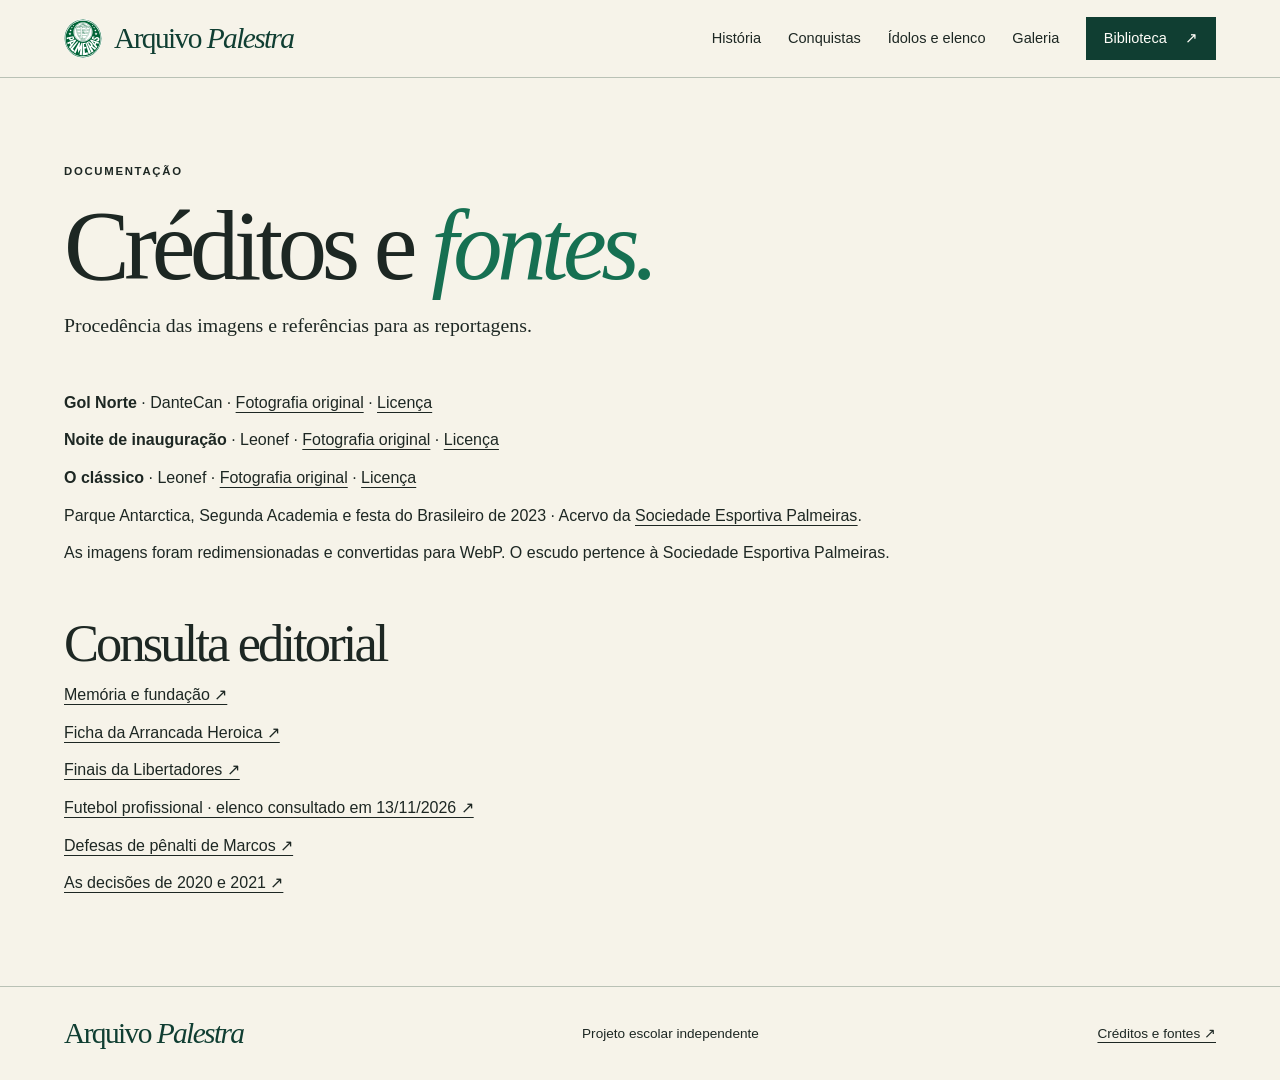
==== docs/creditos.html @ 59c003aa "Site inteiro" ====
<!doctype html>
<html lang="pt-BR">
  <head>
    <meta charset="utf-8" />
    <meta name="viewport" content="width=device-width, initial-scale=1" />
    <title>Créditos e fontes · Arquivo Palestra</title>
    <link rel="icon" href="../docs/img/escudo.svg" />
    <link rel="stylesheet" href="../css/revista.css" />
  </head>
  <body>
    <a class="pular" href="#conteudo">Pular para o conteúdo</a>
    <header class="cabecalho">
      <a class="marca" href="../index.html"
        ><img
          src="../docs/img/escudo.svg"
          width="40"
          height="40"
          alt=""
        />Arquivo <i>Palestra</i></a
      >
      <button id="abrir-menu" aria-controls="menu" aria-expanded="false">
        Menu ☰
      </button>
      <nav class="menu" id="menu" aria-label="Principal">
        <a href="../pages/historia.html">História</a>
        <a href="../pages/conquistas.html">Conquistas</a>
        <a href="../pages/idolos.html">Ídolos e elenco</a>
        <a href="../pages/galeria.html">Galeria</a>
        <a href="../pages/biblioteca.html" class="acervo"
          >Biblioteca <span aria-hidden="true">↗</span></a
        >
      </nav>
    </header>
    <main id="conteudo" class="miolo fontes">
      <header class="abertura">
        <p class="rubrica">Documentação</p>
        <h1>Créditos e <i>fontes.</i></h1>
        <p class="linha-fina">
          Procedência das imagens e referências para as reportagens.
        </p>
      </header>
      <p>
        <strong>Gol Norte</strong> · DanteCan ·
        <a
          href="https://commons.wikimedia.org/wiki/File:Allianz_Parque_-_Final_Copa_do_Brasil_-_Torcida_Gol_Norte.jpg"
          >Fotografia original</a
        >
        · <a href="https://creativecommons.org/licenses/by-sa/4.0/">Licença</a>
      </p>
      <p>
        <strong>Noite de inauguração</strong> · Leonef ·
        <a
          href="https://commons.wikimedia.org/wiki/File:Allianz_Parque_Inaugura%C3%A7%C3%A3o.JPG"
          >Fotografia original</a
        >
        · <a href="https://creativecommons.org/licenses/by-sa/4.0/">Licença</a>
      </p>
      <p>
        <strong>O clássico</strong> · Leonef ·
        <a
          href="https://commons.wikimedia.org/wiki/File:Palmeiras_x_S%C3%A3o_Paulo_-_Allianz_Parque.jpg"
          >Fotografia original</a
        >
        · <a href="https://creativecommons.org/licenses/by-sa/4.0/">Licença</a>
      </p>
      <p>
        Parque Antarctica, Segunda Academia e festa do Brasileiro de 2023 ·
        Acervo da
        <a href="https://www.palmeiras.com.br/historia/"
          ><u>Sociedade Esportiva Palmeiras</u></a
        >.
      </p>
      <p>
        As imagens foram redimensionadas e convertidas para WebP. O escudo
        pertence à Sociedade Esportiva Palmeiras.
      </p>
      <h2>Consulta editorial</h2>
      <p>
        <a href="https://www.palmeiras.com.br/historia/"
          >Memória e fundação ↗</a
        >
      </p>
      <p>
        <a
          href="https://www.palmeiras.com.br/a-arrancada-heroica/jogos-marcantes-a-arrancada-heroica/"
          >Ficha da Arrancada Heroica ↗</a
        >
      </p>
      <p>
        <a
          href="https://www.palmeiras.com.br/principais_titulos/copa-libertadores-da-america/"
          >Finais da Libertadores ↗</a
        >
      </p>
      <p>
        <a href="https://www.palmeiras.com.br/elenco/"
          >Futebol profissional · elenco consultado em 13/11/2026 ↗</a
        >
      </p>
      <p>
        <a
          href="https://www.palmeiras.com.br/upload/penaltis_defendidos_saomarcos.pdf"
          >Defesas de pênalti de Marcos ↗</a
        >
      </p>
      <p>
        <a
          href="https://palmeiras.com.br/jogos_libertadores/bitri-campeao-e-brasileiro-mais-imponente-das-americas/"
          >As decisões de 2020 e 2021 ↗</a
        >
      </p>
    </main>
    <footer>
      <a class="marca" href="../index.html">Arquivo <i>Palestra</i></a
      ><span>Projeto escolar independente</span
      ><a href="../docs/creditos.html">Créditos e fontes ↗</a>
    </footer>
    <script src="../js/navegacao.js" defer></script>
  </body>
</html>
---- css/revista.css ----
:root {
  --verde: #103e32;
  --mata: #092d25;
  --esmeralda: #167052;
  --papel: #f6f3e9;
  --branco: #fffef9;
  --tinta: #1d2723;
  --cinza: #4f6057;
  --linha: #b9c1b5;
  --clara: #a7c5ae;
  --serifa: Georgia, "Times New Roman", serif;
  --texto: "Segoe UI", Arial, sans-serif;
  --margem: clamp(20px, 5vw, 88px);
}
* {
  box-sizing: border-box;
}
body {
  margin: 0;
  background: var(--papel);
  color: var(--tinta);
  font: 16px/1.55 var(--texto);
}
img {
  display: block;
  max-width: 100%;
  height: auto;
}
button,
input,
select {
  font: inherit;
}
button,
a {
  touch-action: manipulation;
}
button {
  cursor: pointer;
}
a {
  color: inherit;
  text-underline-offset: 4px;
}
:focus-visible {
  outline: 3px solid #d58616;
  outline-offset: 3px;
}
h1,
h2,
h3,
p,
figure {
  margin: 0;
}
h1,
h2,
h3,
.marca {
  font-family: var(--serifa);
  font-weight: 400;
}
h1,
h2 {
  letter-spacing: -0.055em;
  line-height: 0.99;
}
h2 {
  font-size: clamp(34px, 4.1vw, 68px);
}
h3 {
  font-size: clamp(23px, 2.3vw, 40px);
  line-height: 1.12;
}
.pular {
  position: absolute;
  left: 1rem;
  top: -8rem;
  background: white;
  padding: 1rem;
  z-index: 10;
}
.pular:focus {
  top: 1rem;
}
.cabecalho,
footer {
  padding: 0 var(--margem);
  display: flex;
  gap: 2rem;
  align-items: center;
  justify-content: space-between;
}
.cabecalho {
  position: relative;
  z-index: 2;
  border-bottom: 1px solid var(--linha);
  min-height: 78px;
}
.marca {
  display: inline-flex;
  align-items: center;
  gap: 0.2em;
  font-size: clamp(24px, 2.3vw, 38px);
  letter-spacing: -0.055em;
  line-height: 1;
  text-decoration: none;
  color: var(--verde);
  white-space: nowrap;
}
.marca img {
  margin-right: 0.2em;
  width: 1.3em;
}
.menu {
  display: flex;
  align-items: center;
  gap: clamp(14px, 2.1vw, 42px);
}
.menu a {
  font-size: 0.91rem;
  text-decoration: none;
  padding: 0.45rem 0;
}
.menu a:hover,
.menu a[aria-current] {
  text-decoration: underline;
}
.menu .acervo,
.ler {
  background: var(--verde);
  color: var(--branco);
  padding: 0.65rem 1.1rem;
}
.acervo span {
  margin-left: 1em;
}
#abrir-menu {
  display: none;
  background: transparent;
  border: 1px solid var(--linha);
  padding: 0.4em 0.8em;
  color: var(--verde);
}
.rubrica,
.ano + div > .rubrica {
  font: 600 0.71rem/1.4 var(--texto);
  letter-spacing: 0.15em;
  text-transform: uppercase;
}
.capa {
  display: grid;
  grid-template-columns: 41% 59%;
  background: var(--verde);
  color: var(--papel);
}
.chamada {
  padding: clamp(38px, 4vw, 80px) var(--margem);
  display: flex;
  align-items: start;
  flex-direction: column;
  justify-content: center;
}
.chamada .rubrica {
  display: flex;
  align-items: center;
  gap: 0.8rem;
  color: #d4e4cf;
}
.chamada .rubrica::before {
  content: "";
  width: 2rem;
  height: 1px;
  background: currentColor;
}
.chamada h1 {
  font-size: clamp(78px, 8.5vw, 160px);
  line-height: 0.86;
  margin: 0.3em 0 0.22em;
}
.chamada h1 i {
  color: var(--clara);
}
.resumo {
  max-width: 34ch;
  color: #e1e7db;
  font-size: clamp(15px, 1.16vw, 20px);
}
.ler {
  margin-top: 1.6rem;
  background: var(--papel);
  color: var(--verde);
  text-decoration: none;
  display: inline-flex;
  gap: 2rem;
  align-items: center;
  font-weight: 600;
}
.ler:hover {
  background: #dbe9d8;
}
.capa-foto {
  position: relative;
  min-height: min(660px, 50vw);
}
.capa-foto img {
  width: 100%;
  height: 100%;
  position: absolute;
  object-fit: cover;
  object-position: 57% 49%;
}
figcaption {
  font-size: 0.8rem;
  display: flex;
  align-items: baseline;
  gap: 0.4rem 1rem;
  justify-content: space-between;
  flex-wrap: wrap;
  padding: 0.7rem 0;
  color: var(--cinza);
  border-bottom: 1px solid var(--linha);
}
figcaption span {
  font-size: 0.74rem;
}
.capa-foto figcaption {
  position: absolute;
  bottom: 0;
  right: 0;
  background: var(--papel);
  border: 0;
  color: var(--verde);
  padding: 0.6rem 1rem;
}
.sumario,
.perfis,
.cronica {
  display: grid;
  grid-template-columns: 1fr 1.2fr;
  gap: clamp(24px, 6vw, 110px);
}
.sumario,
.miolo,
.placares {
  padding: clamp(42px, 6vw, 106px) var(--margem);
}
.sumario h2 {
  margin: 0.25em 0;
}
.sumario a {
  display: flex;
  justify-content: space-between;
  align-items: center;
  text-decoration: none;
  border-top: 1px solid var(--linha);
  padding: 0.65em 0;
  font: clamp(22px, 2.6vw, 42px) var(--serifa);
}
.sumario a:hover,
.fontes a:hover {
  color: var(--esmeralda);
}
.sumario b {
  font: 1.3rem var(--texto);
}
.abertura {
  max-width: 1050px;
  margin-bottom: clamp(28px, 4vw, 64px);
}
.abertura h1,
.biblioteca h1 {
  font-size: clamp(50px, 7.7vw, 128px);
  margin: 0.17em 0;
}
.abertura h1 i,
.sumario i {
  color: var(--esmeralda);
}
.linha-fina {
  max-width: 54ch;
  font: clamp(18px, 1.55vw, 25px)/1.45 var(--serifa);
}
.miolo figure > img,
.galeria img {
  width: 100%;
}
.cronica,
.perfis article {
  padding: clamp(27px, 4vw, 68px) 0;
  border-bottom: 1px solid var(--linha);
}
.ano {
  font: italic clamp(68px, 10vw, 140px)/1 var(--serifa);
  color: var(--esmeralda);
  letter-spacing: -0.065em;
}
.cronica h2,
.perfis h2 {
  margin: 0.22em 0;
  font-size: clamp(32px, 3.6vw, 64px);
}
.cronica p,
.perfis article p {
  max-width: 60ch;
}
.cronica p + p {
  margin-top: 0.8em;
}
.placares {
  background: var(--mata);
  color: var(--papel);
}
.placares .rubrica,
.placares i,
.ficha strong {
  color: var(--clara);
}
.ficha {
  display: grid;
  grid-template-columns: 1fr 2fr 0.7fr;
  align-items: center;
  gap: 2rem;
  padding: 2.6rem 0;
  border-top: 1px solid #698279;
}
.ficha h2,
.ficha strong {
  font: clamp(46px, 6.5vw, 94px)/1 var(--serifa);
  letter-spacing: -0.055em;
}
.ficha h3 {
  margin: 0.3em 0;
}
.ficha strong {
  text-align: right;
}
.perfis {
  align-items: start;
}
.perfis aside {
  background: #e1e4d7;
  padding: clamp(14px, 3vw, 50px);
}
.perfis article:first-child {
  padding-top: 0;
}
.galeria {
  display: grid;
  grid-template-columns: repeat(2, minmax(0, 1fr));
  gap: clamp(25px, 4vw, 64px);
}
.galeria figure:first-child,
.galeria figure:last-child {
  grid-column: 1/-1;
}
.galeria figure:nth-child(4) {
  grid-column: 1/-1;
  width: min(760px, 100%);
  justify-self: center;
}
.ampliar {
  border: 0;
  background: none;
  padding: 0;
  display: block;
  position: relative;
  width: 100%;
}
.ampliar span {
  position: absolute;
  bottom: 12px;
  right: 12px;
  background: var(--papel);
  color: var(--verde);
  font: 24px/1 var(--texto);
  padding: 0.25em;
}
dialog {
  color: var(--tinta);
  background: var(--papel);
  border: 1px solid var(--linha);
  max-width: calc(100vw - 36px);
}
dialog::backdrop {
  background: #071e19dd;
}
#ampliacao img {
  max-height: 72vh;
  margin: auto;
}
#ampliacao form {
  text-align: right;
  margin-bottom: 0.7rem;
}
#ampliacao p {
  margin-top: 0.7rem;
}
.fontes p {
  margin: 0.8em 0;
}
.fontes h2 {
  margin-top: 1em;
}
footer {
  border-top: 1px solid var(--linha);
  padding-block: 2rem;
  font-size: 0.85rem;
  flex-wrap: wrap;
}
@media (max-width: 800px) {
  .cabecalho {
    min-height: 66px;
  }
  #abrir-menu {
    display: block;
  }
  .menu {
    display: none;
    position: absolute;
    top: 100%;
    left: 0;
    right: 0;
    padding: 1rem var(--margem);
    background: var(--papel);
    border-block: 1px solid var(--linha);
  }
  .menu.aberto {
    display: grid;
    gap: 0.4rem;
  }
  .capa {
    grid-template-columns: 46% 54%;
  }
  .chamada {
    padding-inline: var(--margem);
  }
  .ficha {
    gap: 1rem;
  }
}
@media (max-width: 600px) {
  .capa {
    display: flex;
    flex-direction: column;
  }
  .chamada {
    padding: 28px var(--margem);
  }
  .chamada h1 {
    font-size: clamp(65px, 15.5vw, 90px);
    line-height: 0.9;
    margin: 0.3em 0 0.2em;
  }
  .resumo {
    max-width: 39ch;
  }
  .ler {
    margin-top: 1rem;
  }
  .capa-foto {
    min-height: 0;
    aspect-ratio: 1.65;
  }
  .capa-foto img {
    object-position: 56% 54%;
  }
  .sumario,
  .cronica,
  .perfis,
  .galeria {
    grid-template-columns: 1fr;
  }
  .cronica {
    gap: 0.7rem;
  }
  .ficha {
    grid-template-columns: 1fr auto;
  }
  .ficha div:nth-child(2) {
    grid-column: 1/-1;
    grid-row: 2;
  }
  .ficha strong {
    grid-row: 1;
    grid-column: 2;
  }
  footer {
    gap: 1rem;
  }
  footer .marca {
    width: 100%;
  }
}
@media (prefers-reduced-motion: no-preference) {
  a,
  button {
    transition:
      color 0.15s,
      background-color 0.15s;
  }
}
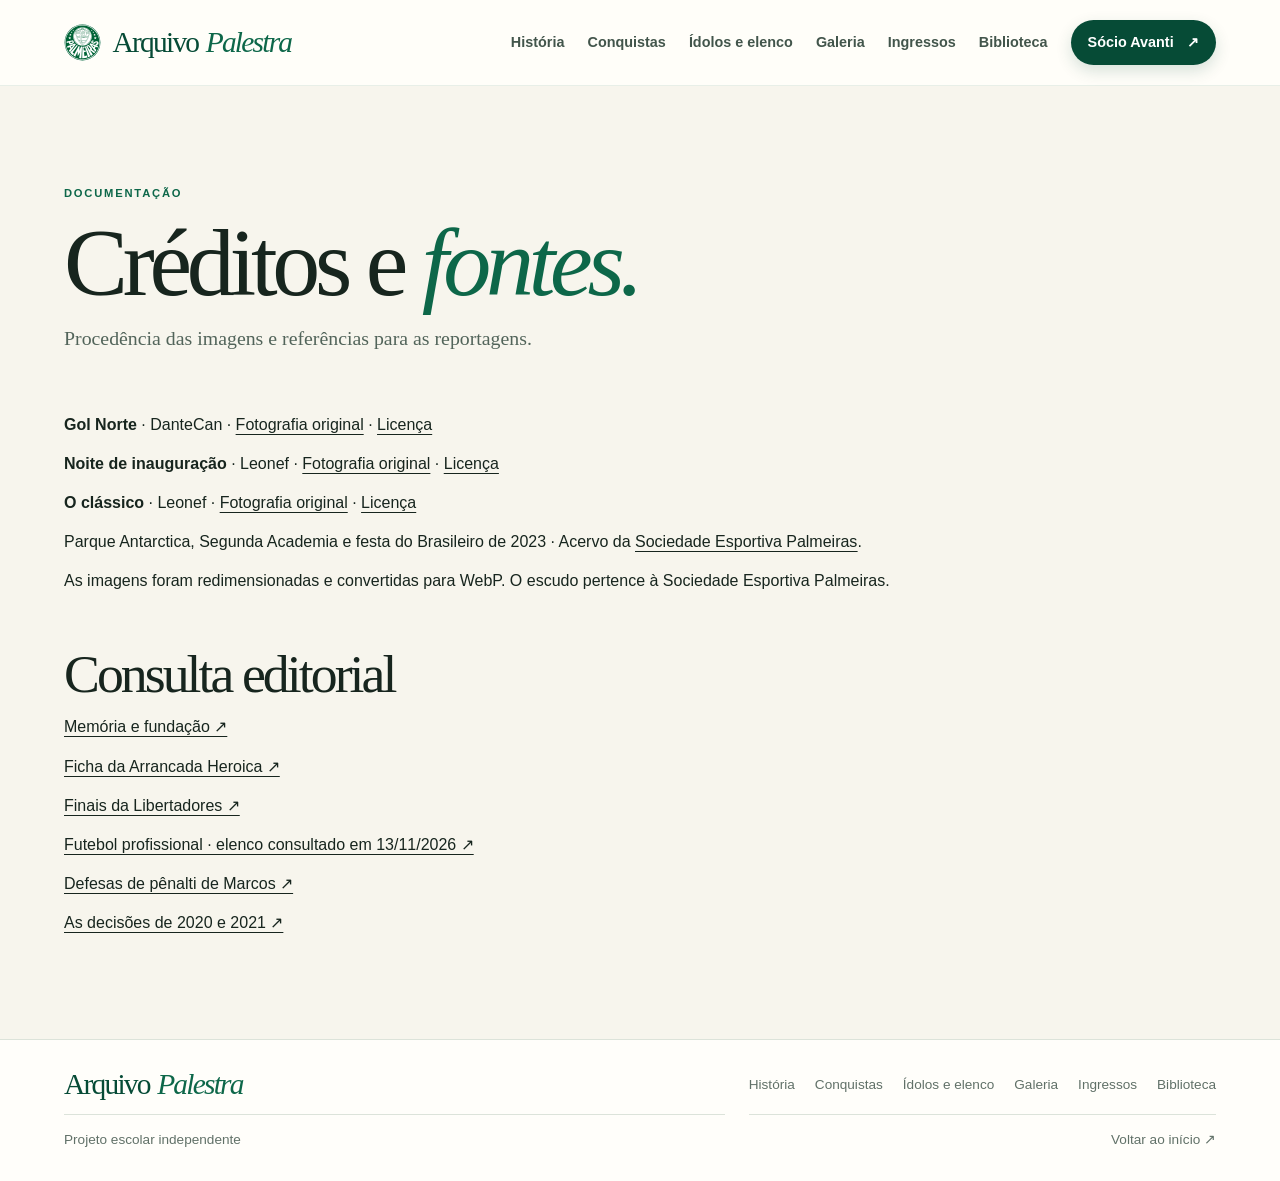
==== commit eb58cfec: "Padroniza menu, rodapé e metadados em todas as páginas Co-Authored-By: Claude Sonnet 5.5 <noreply@an" ====
--- a/docs/creditos.html
+++ b/docs/creditos.html
@@ -4,7 +4,13 @@
     <meta charset="utf-8" />
     <meta name="viewport" content="width=device-width, initial-scale=1" />
     <title>Créditos e fontes · Arquivo Palestra</title>
-    <link rel="icon" href="../docs/img/escudo.svg" />
+    <meta name="description" content="Créditos das imagens e fontes de consulta do Arquivo Palestra." />
+    <meta name="theme-color" content="#064b36" />
+    <meta property="og:type" content="website" />
+    <meta property="og:locale" content="pt_BR" />
+    <meta property="og:description" content="Créditos das imagens e fontes de consulta do Arquivo Palestra." />
+    <meta property="og:title" content="Créditos e fontes · Arquivo Palestra" />
+    <link rel="icon" href="img/escudo.svg" />
     <link rel="stylesheet" href="../css/revista.css" />
   </head>
   <body>
@@ -12,7 +18,7 @@
     <header class="cabecalho">
       <a class="marca" href="../index.html"
         ><img
-          src="../docs/img/escudo.svg"
+          src="img/escudo.svg"
           width="40"
           height="40"
           alt=""
@@ -26,9 +32,9 @@
         <a href="../pages/conquistas.html">Conquistas</a>
         <a href="../pages/idolos.html">Ídolos e elenco</a>
         <a href="../pages/galeria.html">Galeria</a>
-        <a href="../pages/biblioteca.html" class="acervo"
-          >Biblioteca <span aria-hidden="true">↗</span></a
-        >
+        <a href="../pages/ingressos.html">Ingressos</a>
+        <a href="../pages/biblioteca.html">Biblioteca</a>
+        <a href="../pages/avanti.html" class="acervo">Sócio Avanti <span aria-hidden="true">↗</span></a>
       </nav>
     </header>
     <main id="conteudo" class="miolo fontes">
@@ -111,9 +117,10 @@
       </p>
     </main>
     <footer>
-      <a class="marca" href="../index.html">Arquivo <i>Palestra</i></a
-      ><span>Projeto escolar independente</span
-      ><a href="../docs/creditos.html">Créditos e fontes ↗</a>
+      <a class="marca" href="../index.html">Arquivo <i>Palestra</i></a>
+      <nav class="rodape-nav" aria-label="Rodapé"><a href="../pages/historia.html">História</a><a href="../pages/conquistas.html">Conquistas</a><a href="../pages/idolos.html">Ídolos e elenco</a><a href="../pages/galeria.html">Galeria</a><a href="../pages/ingressos.html">Ingressos</a><a href="../pages/biblioteca.html">Biblioteca</a></nav>
+      <span>Projeto escolar independente</span>
+      <a href="../index.html">Voltar ao início ↗</a>
     </footer>
     <script src="../js/navegacao.js" defer></script>
   </body>
--- a/css/revista.css
+++ b/css/revista.css
@@ -1,502 +1,545 @@
+/* =========================================================
+   ARQUIVO PALESTRA — identidade visual
+   Paleta: verde Palmeiras, creme e detalhes dourados
+   ========================================================= */
 :root {
-  --verde: #103e32;
-  --mata: #092d25;
-  --esmeralda: #167052;
-  --papel: #f6f3e9;
-  --branco: #fffef9;
-  --tinta: #1d2723;
-  --cinza: #4f6057;
-  --linha: #b9c1b5;
-  --clara: #a7c5ae;
+  color-scheme: light;
+  --verde: #064b36;
+  --verde-escuro: #032f24;
+  --verde-medio: #0d6749;
+  --verde-claro: #dcebe1;
+  --creme: #f7f5ed;
+  --papel: #fffefa;
+  --tinta: #17251e;
+  --cinza: #617168;
+  --linha: #dce3da;
+  --dourado: #c5a45b;
   --serifa: Georgia, "Times New Roman", serif;
   --texto: "Segoe UI", Arial, sans-serif;
-  --margem: clamp(20px, 5vw, 88px);
-}
-* {
-  box-sizing: border-box;
-}
+  --margem: clamp(20px, 5vw, 84px);
+  --raio: 22px;
+  --sombra: 0 18px 50px rgba(5, 43, 30, .09);
+}
+* { box-sizing: border-box; }
+html { scroll-behavior: smooth; scroll-padding-top: 90px; }
 body {
   margin: 0;
-  background: var(--papel);
+  background: var(--creme);
   color: var(--tinta);
-  font: 16px/1.55 var(--texto);
-}
-img {
-  display: block;
-  max-width: 100%;
-  height: auto;
-}
-button,
-input,
-select {
-  font: inherit;
-}
-button,
-a {
-  touch-action: manipulation;
-}
-button {
-  cursor: pointer;
-}
-a {
-  color: inherit;
-  text-underline-offset: 4px;
-}
-:focus-visible {
-  outline: 3px solid #d58616;
-  outline-offset: 3px;
-}
-h1,
-h2,
-h3,
-p,
-figure {
-  margin: 0;
-}
-h1,
-h2,
-h3,
+  font: 16px/1.65 var(--texto);
+  -webkit-font-smoothing: antialiased;
+}
+img { display: block; max-width: 100%; height: auto; }
+button, input, select { font: inherit; }
+button, a { touch-action: manipulation; }
+button { cursor: pointer; }
+a { color: inherit; text-underline-offset: 4px; }
+:focus-visible { outline: 3px solid var(--verde-medio); outline-offset: 4px; }
+.capa :focus-visible, .placares :focus-visible, .viva :focus-visible,
+.mapa-info :focus-visible, .avanti-hero :focus-visible { outline-color: var(--dourado); }
+h1, h2, h3, p, figure { margin: 0; }
+h1, h2, h3, .marca { font-family: var(--serifa); font-weight: 400; }
+h1, h2 { letter-spacing: -.055em; line-height: .99; }
+h2 { font-size: clamp(34px, 4.2vw, 68px); }
+h3 { font-size: clamp(24px, 2.5vw, 40px); line-height: 1.12; }
+::selection { color: white; background: var(--verde-medio); }
+
+/* Acessibilidade e cabeçalho */
+.pular {
+  position: absolute; left: 1rem; top: -8rem; z-index: 40;
+  padding: 12px 18px; border-radius: 12px;
+  color: white; background: var(--verde-escuro);
+}
+.pular:focus { top: 1rem; }
+.cabecalho, footer {
+  padding-inline: var(--margem);
+  display: flex; align-items: center; justify-content: space-between;
+  gap: 1.5rem;
+}
+.cabecalho {
+  position: sticky; top: 0; z-index: 30;
+  min-height: 86px;
+  background: rgba(255, 254, 250, .94);
+  -webkit-backdrop-filter: blur(10px); backdrop-filter: blur(10px);
+  border-bottom: 1px solid rgba(6, 75, 54, .09);
+}
 .marca {
-  font-family: var(--serifa);
-  font-weight: 400;
-}
-h1,
-h2 {
-  letter-spacing: -0.055em;
-  line-height: 0.99;
-}
-h2 {
-  font-size: clamp(34px, 4.1vw, 68px);
-}
-h3 {
-  font-size: clamp(23px, 2.3vw, 40px);
-  line-height: 1.12;
-}
-.pular {
-  position: absolute;
-  left: 1rem;
-  top: -8rem;
-  background: white;
-  padding: 1rem;
-  z-index: 10;
-}
-.pular:focus {
-  top: 1rem;
-}
-.cabecalho,
+  display: inline-flex; align-items: center; gap: .25em;
+  color: var(--verde); font-size: clamp(25px, 2.3vw, 36px);
+  letter-spacing: -.06em; line-height: 1; text-decoration: none;
+  white-space: nowrap;
+}
+.marca img { width: 1.25em; margin-right: .15em; }
+.marca i { color: var(--verde-medio); }
+.menu { display: flex; align-items: center; gap: clamp(12px, 1.8vw, 30px); }
+.menu a {
+  position: relative; padding: 9px 0;
+  color: #42554b; font-size: .9rem; font-weight: 600;
+  text-decoration: none; transition: color .2s ease;
+}
+.menu a:not(.acervo)::after {
+  content: ""; position: absolute; left: 0; right: 100%; bottom: 2px;
+  height: 2px; border-radius: 4px; background: var(--verde-medio);
+  transition: right .2s ease;
+}
+.menu a:hover, .menu a[aria-current] { color: var(--verde); }
+.menu a:hover::after, .menu a[aria-current]::after { right: 0; }
+.menu .acervo {
+  padding: 11px 17px; border-radius: 999px;
+  color: white; background: var(--verde);
+  box-shadow: 0 6px 16px rgba(6, 75, 54, .16);
+}
+.menu .acervo:hover { color: white; background: var(--verde-medio); }
+.acervo span { margin-left: .65em; }
+#abrir-menu {
+  display: none; padding: 9px 14px;
+  border: 1px solid var(--linha); border-radius: 999px;
+  color: var(--verde); background: white; font-weight: 600;
+}
+
+/* Textos de apoio e capa */
+.rubrica {
+  color: var(--verde-medio);
+  font: 700 .7rem/1.5 var(--texto);
+  letter-spacing: .16em; text-transform: uppercase;
+}
+.capa {
+  display: grid; grid-template-columns: minmax(360px, .85fr) 1.15fr;
+  min-height: 620px; overflow: hidden;
+  color: var(--creme); background: var(--verde-escuro);
+}
+.chamada {
+  display: flex; flex-direction: column; align-items: flex-start;
+  justify-content: center; padding: clamp(48px, 6vw, 92px) var(--margem);
+}
+.chamada .rubrica { display: flex; align-items: center; gap: 12px; color: #c4dfcc; }
+.chamada .rubrica::before { content: ""; width: 30px; height: 1px; background: currentColor; }
+.chamada h1 {
+  margin: .28em 0 .24em;
+  font-size: clamp(76px, 9vw, 154px);
+  line-height: .83; letter-spacing: -.075em;
+}
+.chamada h1 i { color: #b8d8bd; }
+.resumo { max-width: 35ch; color: #e0e9df; font-size: clamp(15px, 1.15vw, 19px); }
+.ler {
+  display: inline-flex; align-items: center; gap: 2.4rem;
+  margin-top: 1.7rem; padding: 13px 19px;
+  border-radius: 999px; color: var(--verde-escuro);
+  background: var(--creme); font-weight: 700; text-decoration: none;
+  transition: transform .2s ease, background .2s ease;
+}
+.ler:hover { transform: translateY(-3px); background: #dcebe1; }
+.capa-foto { position: relative; min-height: 560px; background: #153e30; }
+.capa-foto img {
+  position: absolute; inset: 0; width: 100%; height: 100%;
+  object-fit: cover; object-position: 57% 49%;
+}
+figcaption {
+  display: flex; align-items: baseline; justify-content: space-between;
+  flex-wrap: wrap; gap: .4rem 1rem;
+  padding: 10px 0; color: var(--cinza);
+  border-bottom: 1px solid var(--linha); font-size: .8rem;
+}
+figcaption span { font-size: .74rem; }
+.capa-foto figcaption {
+  position: absolute; right: 18px; bottom: 18px;
+  padding: 9px 14px; border: 0; border-radius: 999px;
+  color: var(--verde-escuro); background: rgba(255, 254, 250, .94);
+  box-shadow: 0 5px 18px #0002;
+}
+
+/* Sumário e páginas internas */
+.sumario, .perfis, .cronica {
+  display: grid; grid-template-columns: 1fr 1.2fr;
+  gap: clamp(24px, 6vw, 100px);
+}
+.sumario, .miolo, .placares {
+  padding: clamp(52px, 7vw, 108px) var(--margem);
+}
+.sumario h2 { margin: .25em 0; }
+.sumario h2 i, .abertura h1 i { color: var(--verde-medio); }
+.sumario a {
+  display: flex; justify-content: space-between; align-items: center;
+  gap: 1rem; padding: 17px 2px;
+  border-top: 1px solid var(--linha);
+  color: var(--tinta); font: clamp(21px, 2.4vw, 38px) var(--serifa);
+  text-decoration: none; transition: color .2s, padding .2s;
+}
+.sumario a:last-child { border-bottom: 1px solid var(--linha); }
+.sumario a:hover { padding-inline: 8px; color: var(--verde-medio); }
+.sumario b { font: 1.2rem var(--texto); }
+.abertura { max-width: 1050px; margin-bottom: clamp(30px, 4.5vw, 66px); }
+.abertura h1 {
+  margin: .18em 0; font-size: clamp(50px, 7.5vw, 120px);
+  line-height: .92;
+}
+.linha-fina {
+  max-width: 55ch; color: #52645a;
+  font: clamp(18px, 1.55vw, 24px)/1.5 var(--serifa);
+}
+.miolo figure > img, .galeria img { width: 100%; }
+.miolo figure img, .galeria img {
+  border-radius: var(--raio); box-shadow: var(--sombra);
+}
+.cronica, .perfis article {
+  padding: clamp(28px, 4vw, 62px) 0;
+  border-bottom: 1px solid var(--linha);
+}
+.ano {
+  color: var(--verde-medio);
+  font: italic clamp(68px, 9vw, 132px)/1 var(--serifa);
+  letter-spacing: -.07em;
+}
+.cronica h2, .perfis h2 {
+  margin: .22em 0; font-size: clamp(32px, 3.6vw, 60px);
+}
+.cronica p, .perfis article p { max-width: 62ch; }
+.cronica p + p { margin-top: .8em; }
+.placares {
+  color: var(--creme); background: var(--verde-escuro);
+}
+.placares .rubrica, .placares i, .ficha strong { color: #c5dfc9; }
+.ficha {
+  display: grid; grid-template-columns: .8fr 2fr .6fr;
+  align-items: center; gap: 2rem;
+  padding: 2.5rem 0; border-top: 1px solid #ffffff30;
+}
+.ficha h2, .ficha strong {
+  font: clamp(44px, 6vw, 90px)/1 var(--serifa);
+  letter-spacing: -.06em;
+}
+.ficha h3 { margin: .3em 0; }
+.ficha strong { text-align: right; }
+.perfis { align-items: start; }
+.perfis aside {
+  position: sticky; top: 24px;
+  padding: clamp(20px, 3vw, 42px);
+  border: 1px solid #d8e2d8; border-radius: var(--raio);
+  background: #e8eee4;
+}
+.perfis article:first-child { padding-top: 0; }
+.galeria {
+  display: grid; grid-template-columns: repeat(2, minmax(0, 1fr));
+  gap: clamp(20px, 3vw, 42px);
+}
+.galeria figure:first-child, .galeria figure:last-child { grid-column: 1 / -1; }
+.galeria figure:nth-child(4) {
+  grid-column: 1 / -1; width: min(760px, 100%); justify-self: center;
+}
+.ampliar {
+  display: block; position: relative; width: 100%;
+  padding: 0; border: 0; border-radius: var(--raio);
+  overflow: hidden; background: transparent;
+}
+.ampliar img { transition: transform .35s ease; }
+.ampliar:hover img { transform: scale(1.025); }
+.ampliar span {
+  position: absolute; right: 14px; bottom: 14px;
+  display: grid; place-items: center; width: 42px; height: 42px;
+  border-radius: 50%; color: var(--verde); background: var(--papel);
+  font: 23px/1 var(--texto);
+}
+dialog {
+  max-width: calc(100vw - 36px); padding: 18px;
+  border: 1px solid var(--linha); border-radius: 20px;
+  color: var(--tinta); background: var(--papel);
+  box-shadow: 0 25px 80px #0004;
+}
+dialog::backdrop { background: #071e19d9; backdrop-filter: blur(4px); }
+#ampliacao img { max-height: 72vh; margin: auto; border-radius: 12px; }
+#ampliacao form { margin-bottom: .7rem; text-align: right; }
+#ampliacao p { margin-top: .7rem; }
+.fontes p { margin: .8em 0; }
+.fontes h2 { margin-top: 1em; }
+
+/* Rodapé */
 footer {
-  padding: 0 var(--margem);
-  display: flex;
-  gap: 2rem;
-  align-items: center;
-  justify-content: space-between;
-}
-.cabecalho {
-  position: relative;
-  z-index: 2;
-  border-bottom: 1px solid var(--linha);
-  min-height: 78px;
-}
-.marca {
-  display: inline-flex;
-  align-items: center;
-  gap: 0.2em;
-  font-size: clamp(24px, 2.3vw, 38px);
-  letter-spacing: -0.055em;
-  line-height: 1;
-  text-decoration: none;
-  color: var(--verde);
-  white-space: nowrap;
-}
-.marca img {
-  margin-right: 0.2em;
-  width: 1.3em;
-}
-.menu {
-  display: flex;
-  align-items: center;
-  gap: clamp(14px, 2.1vw, 42px);
-}
-.menu a {
-  font-size: 0.91rem;
-  text-decoration: none;
-  padding: 0.45rem 0;
-}
-.menu a:hover,
-.menu a[aria-current] {
-  text-decoration: underline;
-}
-.menu .acervo,
-.ler {
-  background: var(--verde);
-  color: var(--branco);
-  padding: 0.65rem 1.1rem;
-}
-.acervo span {
-  margin-left: 1em;
-}
-#abrir-menu {
-  display: none;
-  background: transparent;
-  border: 1px solid var(--linha);
-  padding: 0.4em 0.8em;
-  color: var(--verde);
-}
-.rubrica,
-.ano + div > .rubrica {
-  font: 600 0.71rem/1.4 var(--texto);
-  letter-spacing: 0.15em;
-  text-transform: uppercase;
-}
-.capa {
-  display: grid;
-  grid-template-columns: 41% 59%;
-  background: var(--verde);
-  color: var(--papel);
-}
-.chamada {
-  padding: clamp(38px, 4vw, 80px) var(--margem);
-  display: flex;
-  align-items: start;
-  flex-direction: column;
-  justify-content: center;
-}
-.chamada .rubrica {
-  display: flex;
-  align-items: center;
-  gap: 0.8rem;
-  color: #d4e4cf;
-}
-.chamada .rubrica::before {
-  content: "";
-  width: 2rem;
-  height: 1px;
-  background: currentColor;
-}
-.chamada h1 {
-  font-size: clamp(78px, 8.5vw, 160px);
-  line-height: 0.86;
-  margin: 0.3em 0 0.22em;
-}
-.chamada h1 i {
-  color: var(--clara);
-}
-.resumo {
-  max-width: 34ch;
-  color: #e1e7db;
-  font-size: clamp(15px, 1.16vw, 20px);
-}
-.ler {
-  margin-top: 1.6rem;
-  background: var(--papel);
-  color: var(--verde);
-  text-decoration: none;
-  display: inline-flex;
-  gap: 2rem;
-  align-items: center;
-  font-weight: 600;
-}
-.ler:hover {
-  background: #dbe9d8;
-}
-.capa-foto {
-  position: relative;
-  min-height: min(660px, 50vw);
-}
-.capa-foto img {
-  width: 100%;
-  height: 100%;
-  position: absolute;
-  object-fit: cover;
-  object-position: 57% 49%;
-}
-figcaption {
-  font-size: 0.8rem;
-  display: flex;
-  align-items: baseline;
-  gap: 0.4rem 1rem;
-  justify-content: space-between;
-  flex-wrap: wrap;
-  padding: 0.7rem 0;
-  color: var(--cinza);
-  border-bottom: 1px solid var(--linha);
-}
-figcaption span {
-  font-size: 0.74rem;
-}
-.capa-foto figcaption {
-  position: absolute;
-  bottom: 0;
-  right: 0;
-  background: var(--papel);
-  border: 0;
-  color: var(--verde);
-  padding: 0.6rem 1rem;
-}
-.sumario,
-.perfis,
-.cronica {
-  display: grid;
-  grid-template-columns: 1fr 1.2fr;
-  gap: clamp(24px, 6vw, 110px);
-}
-.sumario,
-.miolo,
-.placares {
-  padding: clamp(42px, 6vw, 106px) var(--margem);
-}
-.sumario h2 {
-  margin: 0.25em 0;
-}
-.sumario a {
-  display: flex;
-  justify-content: space-between;
-  align-items: center;
-  text-decoration: none;
+  display: grid; grid-template-columns: 1fr auto; align-items: center;
+  gap: 14px 1.5rem; padding-block: 30px;
   border-top: 1px solid var(--linha);
-  padding: 0.65em 0;
-  font: clamp(22px, 2.6vw, 42px) var(--serifa);
-}
-.sumario a:hover,
-.fontes a:hover {
-  color: var(--esmeralda);
-}
-.sumario b {
-  font: 1.3rem var(--texto);
-}
-.abertura {
-  max-width: 1050px;
-  margin-bottom: clamp(28px, 4vw, 64px);
-}
-.abertura h1,
-.biblioteca h1 {
-  font-size: clamp(50px, 7.7vw, 128px);
-  margin: 0.17em 0;
-}
-.abertura h1 i,
-.sumario i {
-  color: var(--esmeralda);
-}
-.linha-fina {
-  max-width: 54ch;
-  font: clamp(18px, 1.55vw, 25px)/1.45 var(--serifa);
-}
-.miolo figure > img,
-.galeria img {
-  width: 100%;
-}
-.cronica,
-.perfis article {
-  padding: clamp(27px, 4vw, 68px) 0;
-  border-bottom: 1px solid var(--linha);
-}
-.ano {
-  font: italic clamp(68px, 10vw, 140px)/1 var(--serifa);
-  color: var(--esmeralda);
-  letter-spacing: -0.065em;
-}
-.cronica h2,
-.perfis h2 {
-  margin: 0.22em 0;
-  font-size: clamp(32px, 3.6vw, 64px);
-}
-.cronica p,
-.perfis article p {
-  max-width: 60ch;
-}
-.cronica p + p {
-  margin-top: 0.8em;
-}
-.placares {
-  background: var(--mata);
-  color: var(--papel);
-}
-.placares .rubrica,
-.placares i,
-.ficha strong {
-  color: var(--clara);
-}
-.ficha {
-  display: grid;
-  grid-template-columns: 1fr 2fr 0.7fr;
-  align-items: center;
-  gap: 2rem;
-  padding: 2.6rem 0;
-  border-top: 1px solid #698279;
-}
-.ficha h2,
-.ficha strong {
-  font: clamp(46px, 6.5vw, 94px)/1 var(--serifa);
-  letter-spacing: -0.055em;
-}
-.ficha h3 {
-  margin: 0.3em 0;
-}
-.ficha strong {
-  text-align: right;
-}
-.perfis {
-  align-items: start;
-}
-.perfis aside {
-  background: #e1e4d7;
-  padding: clamp(14px, 3vw, 50px);
-}
-.perfis article:first-child {
-  padding-top: 0;
-}
-.galeria {
-  display: grid;
-  grid-template-columns: repeat(2, minmax(0, 1fr));
-  gap: clamp(25px, 4vw, 64px);
-}
-.galeria figure:first-child,
-.galeria figure:last-child {
-  grid-column: 1/-1;
-}
-.galeria figure:nth-child(4) {
-  grid-column: 1/-1;
-  width: min(760px, 100%);
-  justify-self: center;
-}
-.ampliar {
-  border: 0;
-  background: none;
-  padding: 0;
-  display: block;
-  position: relative;
-  width: 100%;
-}
-.ampliar span {
-  position: absolute;
-  bottom: 12px;
-  right: 12px;
-  background: var(--papel);
-  color: var(--verde);
-  font: 24px/1 var(--texto);
-  padding: 0.25em;
-}
-dialog {
-  color: var(--tinta);
-  background: var(--papel);
-  border: 1px solid var(--linha);
-  max-width: calc(100vw - 36px);
-}
-dialog::backdrop {
-  background: #071e19dd;
-}
-#ampliacao img {
-  max-height: 72vh;
-  margin: auto;
-}
-#ampliacao form {
-  text-align: right;
-  margin-bottom: 0.7rem;
-}
-#ampliacao p {
-  margin-top: 0.7rem;
-}
-.fontes p {
-  margin: 0.8em 0;
-}
-.fontes h2 {
-  margin-top: 1em;
-}
-footer {
-  border-top: 1px solid var(--linha);
-  padding-block: 2rem;
-  font-size: 0.85rem;
-  flex-wrap: wrap;
-}
-@media (max-width: 800px) {
-  .cabecalho {
-    min-height: 66px;
-  }
+  color: var(--cinza); background: var(--papel); font-size: .85rem;
+}
+footer .marca { color: var(--verde); }
+.rodape-nav { display: flex; flex-wrap: wrap; justify-content: flex-end; gap: 6px 20px; }
+.rodape-nav a, footer > a:last-child { color: var(--cinza); text-decoration: none; }
+.rodape-nav a:hover, footer > a:last-child:hover { color: var(--verde); text-decoration: underline; }
+footer > span, footer > a:last-child { padding-top: 14px; border-top: 1px solid var(--linha); }
+footer > a:last-child { text-align: right; }
+
+/* Responsividade */
+@media (max-width: 1100px) {
   #abrir-menu {
-    display: block;
+    display: block; margin-left: auto;
   }
   .menu {
-    display: none;
-    position: absolute;
-    top: 100%;
-    left: 0;
-    right: 0;
-    padding: 1rem var(--margem);
-    background: var(--papel);
-    border-block: 1px solid var(--linha);
+    display: none; position: absolute; top: calc(100% - 1px);
+    left: 0; right: 0; padding: 18px var(--margem);
+    border-bottom: 1px solid var(--linha);
+    background: var(--papel); box-shadow: 0 15px 24px #052b1e12;
   }
-  .menu.aberto {
-    display: grid;
-    gap: 0.4rem;
+  .menu.aberto { display: grid; gap: 7px; }
+  .menu a { padding: 10px 4px; }
+  .menu .acervo { display: inline-block; width: fit-content; padding: 10px 16px; }
+}
+@media (max-width: 900px) {
+  .cabecalho { min-height: 74px; }
+  .capa { grid-template-columns: .9fr 1.1fr; min-height: 520px; }
+  .capa-foto { min-height: 520px; }
+  .ficha { gap: 1.2rem; }
+}
+@media (max-width: 700px) {
+  :root { --margem: 22px; --raio: 18px; }
+  .capa { display: flex; flex-direction: column; }
+  .chamada { padding: 46px var(--margem); }
+  .chamada h1 { font-size: clamp(70px, 15vw, 100px); }
+  .capa-foto { min-height: 0; aspect-ratio: 1.45; }
+  .capa-foto img { object-position: 56% 54%; }
+  .sumario, .cronica, .perfis, .galeria { grid-template-columns: 1fr; }
+  .sumario { gap: 28px; }
+  .perfis aside { position: static; }
+  .ficha { grid-template-columns: 1fr auto; gap: 1rem; }
+  .ficha div:nth-child(2) { grid-column: 1 / -1; grid-row: 2; }
+  .ficha strong { grid-row: 1; grid-column: 2; }
+  .galeria figure:first-child, .galeria figure:last-child,
+  .galeria figure:nth-child(4) { grid-column: auto; width: 100%; }
+  footer { grid-template-columns: 1fr; }
+  .rodape-nav { justify-content: flex-start; }
+  footer > a:last-child { text-align: left; }
+}
+@media (max-width: 390px) {
+  .marca { font-size: 23px; }
+  .chamada h1 { font-size: 66px; }
+}
+@media (prefers-reduced-motion: reduce) {
+  *, *::before, *::after {
+    scroll-behavior: auto !important;
+    transition-duration: .01ms !important;
+    animation-duration: .01ms !important;
   }
-  .capa {
-    grid-template-columns: 46% 54%;
-  }
-  .chamada {
-    padding-inline: var(--margem);
-  }
-  .ficha {
-    gap: 1rem;
-  }
-}
-@media (max-width: 600px) {
-  .capa {
-    display: flex;
-    flex-direction: column;
-  }
-  .chamada {
-    padding: 28px var(--margem);
-  }
-  .chamada h1 {
-    font-size: clamp(65px, 15.5vw, 90px);
-    line-height: 0.9;
-    margin: 0.3em 0 0.2em;
-  }
-  .resumo {
-    max-width: 39ch;
-  }
-  .ler {
-    margin-top: 1rem;
-  }
-  .capa-foto {
-    min-height: 0;
-    aspect-ratio: 1.65;
-  }
-  .capa-foto img {
-    object-position: 56% 54%;
-  }
-  .sumario,
-  .cronica,
-  .perfis,
-  .galeria {
-    grid-template-columns: 1fr;
-  }
-  .cronica {
-    gap: 0.7rem;
-  }
-  .ficha {
-    grid-template-columns: 1fr auto;
-  }
-  .ficha div:nth-child(2) {
-    grid-column: 1/-1;
-    grid-row: 2;
-  }
-  .ficha strong {
-    grid-row: 1;
-    grid-column: 2;
-  }
-  footer {
-    gap: 1rem;
-  }
-  footer .marca {
-    width: 100%;
-  }
-}
-@media (prefers-reduced-motion: no-preference) {
-  a,
-  button {
-    transition:
-      color 0.15s,
-      background-color 0.15s;
-  }
-}
+}
+
+
+/* Redesign da área de experiência: ingresso e Avanti */
+.viva {
+  position: relative;
+  overflow: hidden;
+  padding: clamp(64px, 8vw, 122px) var(--margem);
+  color: var(--creme);
+  background: #052f24;
+}
+.viva::before {
+  content: "";
+  position: absolute;
+  width: 520px; height: 520px;
+  top: -300px; right: -110px;
+  border: 1px solid #ffffff18; border-radius: 50%;
+  box-shadow: 0 0 0 42px #ffffff08, 0 0 0 84px #ffffff05;
+  pointer-events: none;
+}
+.viva-topo {
+  position: relative;
+  display: flex; align-items: end; justify-content: space-between;
+  gap: 32px; margin-bottom: clamp(30px, 4vw, 54px);
+}
+.viva-topo .rubrica { color: #b7d7bf; margin-bottom: 15px; }
+.viva-topo h2 { max-width: 13ch; font-size: clamp(42px, 6vw, 82px); }
+.viva-topo h2 i { color: #b7d7bf; }
+.viva-topo > p {
+  max-width: 38ch; padding-bottom: 5px;
+  color: #d0dfd3; font: clamp(17px, 1.5vw, 21px)/1.5 var(--serifa);
+}
+.viva-cards {
+  position: relative;
+  display: grid; grid-template-columns: 1.12fr .88fr;
+  gap: 22px;
+}
+.viva-card {
+  min-height: 520px;
+  position: relative; isolation: isolate;
+  display: flex; flex-direction: column; justify-content: space-between;
+  overflow: hidden; padding: clamp(25px, 3.3vw, 46px);
+  border: 1px solid #ffffff35; border-radius: 26px;
+  box-shadow: 0 22px 55px #001b1480;
+  transition: transform .3s ease, box-shadow .3s ease;
+}
+.viva-card:hover { transform: translateY(-6px); box-shadow: 0 28px 65px #001b14a0; }
+.viva-card.ingresso {
+  background:
+    linear-gradient(90deg, rgba(2,31,23,.92) 0%, rgba(2,31,23,.68) 48%, rgba(2,31,23,.08) 100%),
+    linear-gradient(0deg, rgba(2,31,23,.75), transparent 48%),
+    url("../docs/img/torcida.webp") center 48% / cover;
+}
+.viva-card.avanti {
+  background: linear-gradient(145deg, #0e7651 0%, #075239 55%, #032f24 100%);
+}
+.viva-card.avanti::before {
+  content: ""; position: absolute; z-index: -1;
+  width: 420px; height: 420px; right: -155px; top: 42px;
+  border: 1px solid #ffffff38; border-radius: 50%;
+  box-shadow: 0 0 0 25px #ffffff0a, 0 0 0 55px #ffffff08, 0 0 0 90px #ffffff06;
+}
+.viva-card-topo {
+  display: flex; justify-content: space-between; align-items: center;
+  gap: 12px; color: #e4f0e5;
+  font-size: .72rem; font-weight: 700; letter-spacing: .13em;
+  text-transform: uppercase;
+}
+.viva-card-topo span:first-child {
+  display: grid; place-items: center; width: 42px; height: 42px;
+  border: 1px solid #ffffff85; border-radius: 50%;
+  font: 17px var(--serifa); letter-spacing: 0;
+}
+.viva-card-conteudo { max-width: 460px; margin-top: 90px; }
+.viva-etiqueta {
+  margin-bottom: 13px; color: #c8e2ce;
+  font-size: .7rem; font-weight: 700; letter-spacing: .16em;
+  text-transform: uppercase;
+}
+.viva-card h3 {
+  margin-bottom: 18px; font-size: clamp(44px, 5vw, 68px);
+  line-height: .98; letter-spacing: -.055em;
+}
+.viva-card h3 i { color: #c4dfc9; }
+.viva-card-conteudo > p:not(.viva-etiqueta) {
+  max-width: 36ch; color: #e2eee4; font-size: 15px;
+}
+.viva-card a {
+  display: inline-flex; align-items: center; justify-content: space-between;
+  gap: 32px; min-width: 205px;
+  margin-top: 25px; padding: 15px 19px;
+  border: 1px solid #fff; border-radius: 4px;
+  color: #073b2b; background: #fffdf5;
+  font-size: .72rem; font-weight: 800; letter-spacing: .08em;
+  text-decoration: none; transition: background .2s, color .2s, gap .2s;
+}
+.viva-card a:hover { gap: 42px; color: white; background: transparent; }
+.viva-card-rodape {
+  color: #d0e3d4; font-size: .62rem;
+  font-weight: 700; letter-spacing: .18em;
+}
+.avanti-selo {
+  position: absolute; z-index: -1; top: 26%; left: 8%;
+  color: #ffffff0d; font: 900 clamp(76px, 10vw, 142px)/1 var(--texto);
+  letter-spacing: -.09em; transform: rotate(-9deg);
+  pointer-events: none;
+}
+.viva-aviso {
+  position: relative; margin-top: 18px;
+  color: #b9cfc0; font-size: .75rem;
+}
+@media (max-width: 760px) {
+  .viva-topo { display: block; }
+  .viva-topo > p { margin-top: 20px; }
+  .viva-cards { grid-template-columns: 1fr; }
+  .viva-card { min-height: 470px; }
+  .viva-card-conteudo { margin-top: 75px; }
+}
+@media (max-width: 390px) {
+  .viva-card { min-height: 440px; padding: 23px; }
+  .viva-card h3 { font-size: 43px; }
+  .viva-card a { min-width: 0; gap: 20px; }
+}
+
+
+/* Central de ingressos e página Avanti */
+.pagina-servico { min-height: 70vh; padding: clamp(38px,6vw,82px) var(--margem) 90px; }
+.servico-cabeca { max-width: 900px; margin-bottom: 34px; }
+.servico-cabeca h1 { margin: 12px 0; font-size: clamp(48px,7vw,92px); }
+.servico-cabeca h1 i { color: var(--verde-medio); }
+.servico-cabeca p:last-child { max-width: 58ch; color: var(--cinza); font-size: 17px; }
+.mapa-layout { display:grid; grid-template-columns:minmax(0,1.25fr) minmax(260px,.75fr); gap:22px; align-items:stretch; }
+.mapa-estadio { padding:clamp(18px,3vw,34px); border-radius:24px; background:#e2e9df; border:1px solid #d3dfd2; }
+.mapa-legenda { display:flex; justify-content:space-between; gap:12px; flex-wrap:wrap; margin-bottom:20px; color:#52645a; font-size:.78rem; }
+.campo { position:relative; display:grid; grid-template-columns:1fr 1fr 1fr; grid-template-rows:70px 1fr 70px; gap:10px; min-height:330px; padding:15px; border:2px solid #aabdaf; border-radius:48% / 25%; background:#cbd9c9; }
+.campo::before { content:""; position:absolute; inset:24% 20%; border:2px solid #f7f5ed; border-radius:4px; background:repeating-linear-gradient(90deg,#377c55 0 25%,#438b5e 25% 50%); }
+.campo::after { content:""; position:absolute; left:50%; top:24%; bottom:24%; border-left:2px solid #f7f5ed; }
+.setor { z-index:1; min-height:54px; padding:10px 8px; border:1px solid #0a553b; border-radius:12px; color:white; background:#07563b; font-weight:800; cursor:pointer; transition:.18s; }
+.setor:hover,.setor[aria-pressed="true"] { color:#073b2b; background:#e4c879; transform:scale(1.025); }
+.setor-norte { grid-column:2; grid-row:1; }
+.setor-sul { grid-column:2; grid-row:3; }
+.setor-leste { grid-column:3; grid-row:2; }
+.setor-oeste { grid-column:1; grid-row:2; }
+.mapa-info { padding:25px; border-radius:24px; color:#f7f5ed; background:#063b2b; }
+.mapa-info h2 { margin:10px 0; font-size:35px; }
+.mapa-info p { color:#d5e4d8; }
+.assentos { display:grid; grid-template-columns:repeat(6,minmax(0,1fr)); gap:8px; margin-top:20px; }
+.assento { min-height:38px; border:1px solid #b9d2c0; border-radius:8px; color:#f7f5ed; background:#145b40; cursor:pointer; }
+.assento:hover,.assento[aria-pressed="true"] { color:#173a2a; background:#e4c879; }
+.assento:disabled { opacity:.35; cursor:not-allowed; text-decoration:line-through; }
+.aviso-demo { margin-top:18px; padding:14px 16px; border-left:3px solid #c5a45b; color:#58675e; background:#f0eee4; font-size:.85rem; }
+.avanti-hero { padding:clamp(35px,6vw,75px); border-radius:26px; color:#f7f5ed; background:linear-gradient(120deg,#063b2b,#0e7651); }
+.avanti-hero h1 { max-width:850px; margin:14px 0; font-size:clamp(48px,7vw,90px); }
+.avanti-hero h1 i { color:#c6e0ca; }
+.avanti-hero p { max-width:60ch; color:#e0eee3; }
+.avanti-planos { display:grid; grid-template-columns:repeat(3,minmax(0,1fr)); gap:16px; margin:28px 0; }
+.avanti-plano { padding:25px; border:1px solid var(--linha); border-radius:20px; background:var(--papel); }
+.avanti-plano p { color:var(--cinza); }
+.avanti-link { display:inline-flex; margin-top:24px; padding:14px 20px; border-radius:999px; color:white; background:var(--verde); font-weight:700; text-decoration:none; }
+@media(max-width:760px){.mapa-layout,.avanti-planos{grid-template-columns:1fr}.campo{min-height:280px;grid-template-rows:60px 1fr 60px}.assentos{grid-template-columns:repeat(4,minmax(0,1fr))}}
+
+/* Ajustes: Avanti sem estilos inline, legenda do mapa, galeria, linha do tempo */
+.avanti-hero .rubrica { color: #c6e0ca; }
+.avanti-link.claro { color: #063b2b; background: #fff; }
+.avanti-link.claro:hover { background: var(--verde-claro); }
+.servico-cabeca.espaco { margin-top: 55px; }
+.titulo-secao { margin: 12px 0; font-size: clamp(38px, 5vw, 64px); letter-spacing: -.055em; line-height: .99; }
+.titulo-secao i { color: var(--verde-medio); }
+.avanti-plano h3 { margin: 10px 0; font-size: 29px; }
+.assento { min-height: 44px; }
+.assento:disabled { opacity: .45; background: #0b3d2c; }
+.assento-escolhido { margin-top: 16px; font-weight: 700; }
+.legenda-assentos {
+  display: flex; flex-wrap: wrap; gap: 8px 18px;
+  margin: 18px 0 0; padding: 0; list-style: none;
+  color: #d5e4d8; font-size: .8rem;
+}
+.legenda-assentos li { display: inline-flex; align-items: center; gap: 8px; }
+.legenda-assentos i { width: 14px; height: 14px; border: 1px solid #b9d2c0; border-radius: 4px; }
+.legenda-assentos .livre { background: #145b40; }
+.legenda-assentos .marcado { background: #e4c879; border-color: #e4c879; }
+.legenda-assentos .indisponivel { background: #0b3d2c; opacity: .55; }
+[hidden] { display: none !important; }
+
+/* Galeria ampliada */
+#ampliacao { width: min(920px, calc(100vw - 36px)); }
+.ampliacao-barra, .ampliacao-nav {
+  display: flex; align-items: center; justify-content: space-between; gap: 12px;
+}
+.ampliacao-barra { margin-bottom: .7rem; color: var(--cinza); font-size: .85rem; }
+#ampliacao form { margin: 0; }
+#ampliacao button {
+  padding: .55em 1.1em; border: 1px solid var(--linha); border-radius: 999px;
+  color: var(--verde); background: white; font-weight: 600;
+  transition: background .2s, color .2s;
+}
+#ampliacao button:hover { color: white; background: var(--verde); }
+.ampliacao-nav { margin-top: .9rem; }
+
+/* Linha do tempo da capa */
+.linha-tempo { padding: clamp(52px, 7vw, 100px) var(--margem); background: var(--papel); border-top: 1px solid var(--linha); }
+.linha-tempo-topo { margin-bottom: clamp(28px, 4vw, 52px); }
+.linha-tempo h2 { margin-top: .25em; max-width: 16ch; }
+.linha-tempo h2 i { color: var(--verde-medio); }
+.linha-tempo ol {
+  display: grid; grid-template-columns: repeat(5, minmax(0, 1fr));
+  gap: 0; margin: 0; padding: 0; list-style: none;
+}
+.linha-tempo li { position: relative; padding-top: 26px; border-top: 2px solid var(--linha); }
+.linha-tempo li::before {
+  content: ""; position: absolute; top: -7px; left: 0;
+  width: 12px; height: 12px; border-radius: 50%;
+  background: var(--verde-medio); box-shadow: 0 0 0 4px var(--papel);
+}
+.linha-tempo li a {
+  display: grid; gap: 6px; padding-right: 22px;
+  color: var(--tinta); text-decoration: none;
+}
+.ano-marco { color: var(--verde-medio); font: italic clamp(40px, 4.6vw, 68px)/1 var(--serifa); letter-spacing: -.06em; }
+.linha-tempo strong { font: 400 clamp(19px, 1.7vw, 24px)/1.2 var(--serifa); }
+.linha-tempo li a span:last-child { color: var(--cinza); font-size: .88rem; line-height: 1.5; }
+.linha-tempo li a:hover strong { color: var(--verde-medio); text-decoration: underline; text-underline-offset: 4px; }
+@media (max-width: 900px) {
+  .linha-tempo ol { grid-template-columns: 1fr; }
+  .linha-tempo li { padding: 0 0 28px 30px; border-top: 0; border-left: 2px solid var(--linha); }
+  .linha-tempo li::before { top: 4px; left: -7px; }
+}
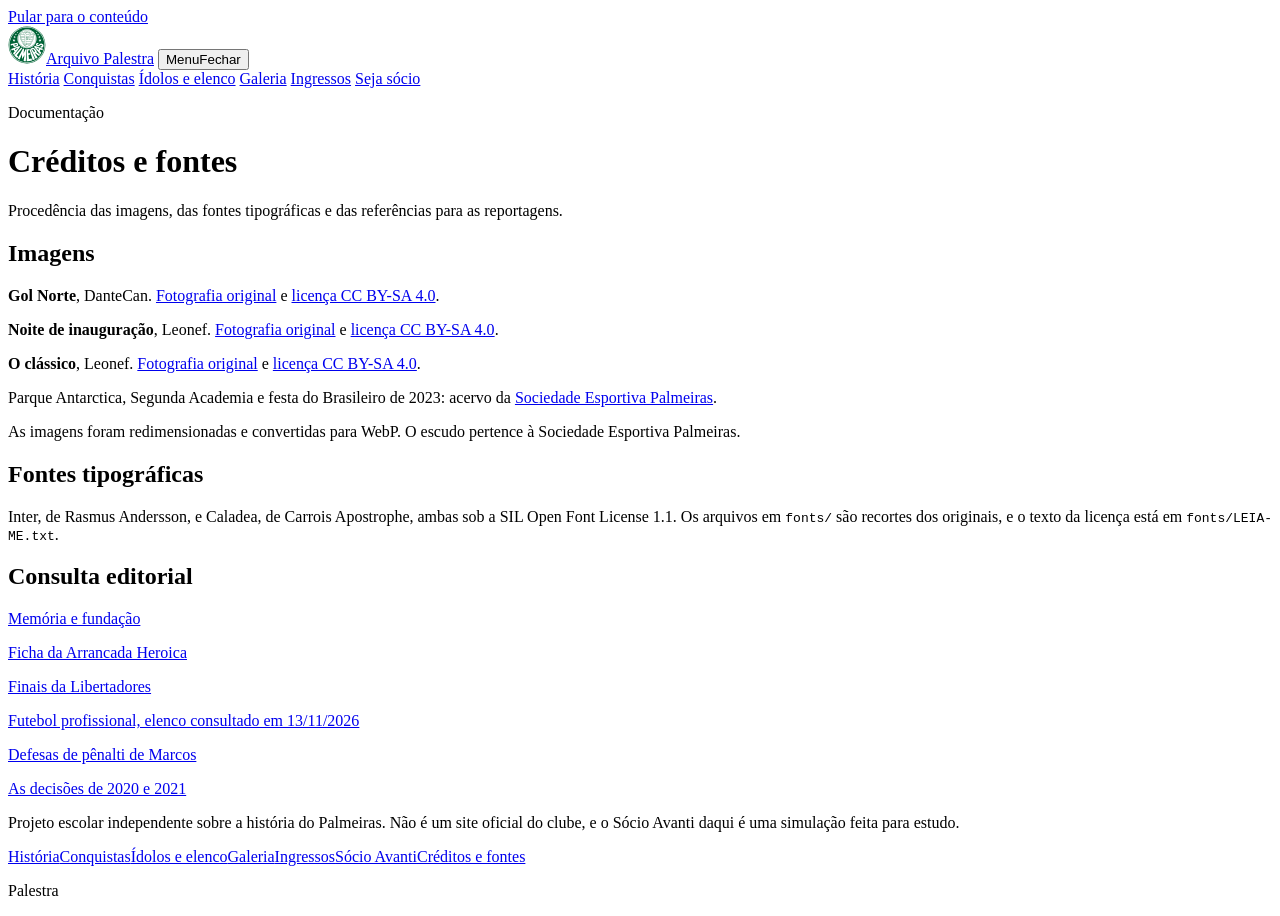
==== commit bee8fc6f: "Refaz as páginas e cria a aba Sócio Avanti com fetch Co-Authored-By: Claude Sonnet 5.5 <noreply@anth" ====
--- a/docs/creditos.html
+++ b/docs/creditos.html
@@ -4,123 +4,61 @@
     <meta charset="utf-8" />
     <meta name="viewport" content="width=device-width, initial-scale=1" />
     <title>Créditos e fontes · Arquivo Palestra</title>
-    <meta name="description" content="Créditos das imagens e fontes de consulta do Arquivo Palestra." />
-    <meta name="theme-color" content="#064b36" />
+    <meta name="description" content="Procedência das imagens, fontes tipográficas e referências usadas no Arquivo Palestra." />
+    <meta name="theme-color" content="#052b1d" />
     <meta property="og:type" content="website" />
     <meta property="og:locale" content="pt_BR" />
-    <meta property="og:description" content="Créditos das imagens e fontes de consulta do Arquivo Palestra." />
     <meta property="og:title" content="Créditos e fontes · Arquivo Palestra" />
-    <link rel="icon" href="img/escudo.svg" />
-    <link rel="stylesheet" href="../css/revista.css" />
+    <meta property="og:description" content="Procedência das imagens, fontes tipográficas e referências usadas no Arquivo Palestra." />
+    <link rel="icon" href="../docs/img/escudo.svg" />
+    <link rel="preload" href="../fonts/inter-display-black.woff" as="font" type="font/woff" crossorigin />
+    <link rel="stylesheet" href="../css/estilo.css" />
   </head>
   <body>
     <a class="pular" href="#conteudo">Pular para o conteúdo</a>
-    <header class="cabecalho">
-      <a class="marca" href="../index.html"
-        ><img
-          src="img/escudo.svg"
-          width="40"
-          height="40"
-          alt=""
-        />Arquivo <i>Palestra</i></a
-      >
-      <button id="abrir-menu" aria-controls="menu" aria-expanded="false">
-        Menu ☰
-      </button>
+    <header class="topo">
+      <a class="marca" href="../index.html"><img src="../docs/img/escudo.svg" width="38" height="38" alt="" />Arquivo Palestra</a>
+      <button class="topo__botao" id="abrir-menu" type="button" aria-controls="menu" aria-expanded="false"><span class="rotulo-fechado">Menu</span><span class="rotulo-aberto">Fechar</span></button>
       <nav class="menu" id="menu" aria-label="Principal">
         <a href="../pages/historia.html">História</a>
         <a href="../pages/conquistas.html">Conquistas</a>
         <a href="../pages/idolos.html">Ídolos e elenco</a>
         <a href="../pages/galeria.html">Galeria</a>
         <a href="../pages/ingressos.html">Ingressos</a>
-        <a href="../pages/biblioteca.html">Biblioteca</a>
-        <a href="../pages/avanti.html" class="acervo">Sócio Avanti <span aria-hidden="true">↗</span></a>
+        <a class="botao botao--cheio" href="../pages/avanti.html">Seja sócio</a>
       </nav>
     </header>
-    <main id="conteudo" class="miolo fontes">
-      <header class="abertura">
-        <p class="rubrica">Documentação</p>
-        <h1>Créditos e <i>fontes.</i></h1>
-        <p class="linha-fina">
-          Procedência das imagens e referências para as reportagens.
-        </p>
+    <main id="conteudo">
+      <header class="cabeca">
+        <p class="meta">Documentação</p>
+        <h1>Créditos e fontes</h1>
+        <p class="cabeca__lede">Procedência das imagens, das fontes tipográficas e das referências para as reportagens.</p>
+        <span class="gramado" aria-hidden="true"></span>
       </header>
-      <p>
-        <strong>Gol Norte</strong> · DanteCan ·
-        <a
-          href="https://commons.wikimedia.org/wiki/File:Allianz_Parque_-_Final_Copa_do_Brasil_-_Torcida_Gol_Norte.jpg"
-          >Fotografia original</a
-        >
-        · <a href="https://creativecommons.org/licenses/by-sa/4.0/">Licença</a>
-      </p>
-      <p>
-        <strong>Noite de inauguração</strong> · Leonef ·
-        <a
-          href="https://commons.wikimedia.org/wiki/File:Allianz_Parque_Inaugura%C3%A7%C3%A3o.JPG"
-          >Fotografia original</a
-        >
-        · <a href="https://creativecommons.org/licenses/by-sa/4.0/">Licença</a>
-      </p>
-      <p>
-        <strong>O clássico</strong> · Leonef ·
-        <a
-          href="https://commons.wikimedia.org/wiki/File:Palmeiras_x_S%C3%A3o_Paulo_-_Allianz_Parque.jpg"
-          >Fotografia original</a
-        >
-        · <a href="https://creativecommons.org/licenses/by-sa/4.0/">Licença</a>
-      </p>
-      <p>
-        Parque Antarctica, Segunda Academia e festa do Brasileiro de 2023 ·
-        Acervo da
-        <a href="https://www.palmeiras.com.br/historia/"
-          ><u>Sociedade Esportiva Palmeiras</u></a
-        >.
-      </p>
-      <p>
-        As imagens foram redimensionadas e convertidas para WebP. O escudo
-        pertence à Sociedade Esportiva Palmeiras.
-      </p>
-      <h2>Consulta editorial</h2>
-      <p>
-        <a href="https://www.palmeiras.com.br/historia/"
-          >Memória e fundação ↗</a
-        >
-      </p>
-      <p>
-        <a
-          href="https://www.palmeiras.com.br/a-arrancada-heroica/jogos-marcantes-a-arrancada-heroica/"
-          >Ficha da Arrancada Heroica ↗</a
-        >
-      </p>
-      <p>
-        <a
-          href="https://www.palmeiras.com.br/principais_titulos/copa-libertadores-da-america/"
-          >Finais da Libertadores ↗</a
-        >
-      </p>
-      <p>
-        <a href="https://www.palmeiras.com.br/elenco/"
-          >Futebol profissional · elenco consultado em 13/11/2026 ↗</a
-        >
-      </p>
-      <p>
-        <a
-          href="https://www.palmeiras.com.br/upload/penaltis_defendidos_saomarcos.pdf"
-          >Defesas de pênalti de Marcos ↗</a
-        >
-      </p>
-      <p>
-        <a
-          href="https://palmeiras.com.br/jogos_libertadores/bitri-campeao-e-brasileiro-mais-imponente-das-americas/"
-          >As decisões de 2020 e 2021 ↗</a
-        >
-      </p>
+      <div class="texto-simples">
+        <h2>Imagens</h2>
+        <p><strong>Gol Norte</strong>, DanteCan. <a href="https://commons.wikimedia.org/wiki/File:Allianz_Parque_-_Final_Copa_do_Brasil_-_Torcida_Gol_Norte.jpg">Fotografia original</a> e <a href="https://creativecommons.org/licenses/by-sa/4.0/">licença CC BY-SA 4.0</a>.</p>
+        <p><strong>Noite de inauguração</strong>, Leonef. <a href="https://commons.wikimedia.org/wiki/File:Allianz_Parque_Inaugura%C3%A7%C3%A3o.JPG">Fotografia original</a> e <a href="https://creativecommons.org/licenses/by-sa/4.0/">licença CC BY-SA 4.0</a>.</p>
+        <p><strong>O clássico</strong>, Leonef. <a href="https://commons.wikimedia.org/wiki/File:Palmeiras_x_S%C3%A3o_Paulo_-_Allianz_Parque.jpg">Fotografia original</a> e <a href="https://creativecommons.org/licenses/by-sa/4.0/">licença CC BY-SA 4.0</a>.</p>
+        <p>Parque Antarctica, Segunda Academia e festa do Brasileiro de 2023: acervo da <a href="https://www.palmeiras.com.br/historia/">Sociedade Esportiva Palmeiras</a>.</p>
+        <p>As imagens foram redimensionadas e convertidas para WebP. O escudo pertence à Sociedade Esportiva Palmeiras.</p>
+        <h2>Fontes tipográficas</h2>
+        <p>Inter, de Rasmus Andersson, e Caladea, de Carrois Apostrophe, ambas sob a SIL Open Font License 1.1. Os arquivos em <code>fonts/</code> são recortes dos originais, e o texto da licença está em <code>fonts/LEIA-ME.txt</code>.</p>
+        <h2>Consulta editorial</h2>
+        <p><a href="https://www.palmeiras.com.br/historia/">Memória e fundação</a></p>
+        <p><a href="https://www.palmeiras.com.br/a-arrancada-heroica/jogos-marcantes-a-arrancada-heroica/">Ficha da Arrancada Heroica</a></p>
+        <p><a href="https://www.palmeiras.com.br/principais_titulos/copa-libertadores-da-america/">Finais da Libertadores</a></p>
+        <p><a href="https://www.palmeiras.com.br/elenco/">Futebol profissional, elenco consultado em 13/11/2026</a></p>
+        <p><a href="https://www.palmeiras.com.br/upload/penaltis_defendidos_saomarcos.pdf">Defesas de pênalti de Marcos</a></p>
+        <p><a href="https://palmeiras.com.br/jogos_libertadores/bitri-campeao-e-brasileiro-mais-imponente-das-americas/">As decisões de 2020 e 2021</a></p>
+      </div>
     </main>
-    <footer>
-      <a class="marca" href="../index.html">Arquivo <i>Palestra</i></a>
-      <nav class="rodape-nav" aria-label="Rodapé"><a href="../pages/historia.html">História</a><a href="../pages/conquistas.html">Conquistas</a><a href="../pages/idolos.html">Ídolos e elenco</a><a href="../pages/galeria.html">Galeria</a><a href="../pages/ingressos.html">Ingressos</a><a href="../pages/biblioteca.html">Biblioteca</a></nav>
-      <span>Projeto escolar independente</span>
-      <a href="../index.html">Voltar ao início ↗</a>
+    <footer class="rodape escuro">
+      <div class="rodape__topo">
+        <p class="rodape__texto">Projeto escolar independente sobre a história do Palmeiras. Não é um site oficial do clube, e o Sócio Avanti daqui é uma simulação feita para estudo.</p>
+        <nav class="rodape__nav" aria-label="Rodapé"><a href="../pages/historia.html">História</a><a href="../pages/conquistas.html">Conquistas</a><a href="../pages/idolos.html">Ídolos e elenco</a><a href="../pages/galeria.html">Galeria</a><a href="../pages/ingressos.html">Ingressos</a><a href="../pages/avanti.html">Sócio Avanti</a><a href="../docs/creditos.html">Créditos e fontes</a></nav>
+      </div>
+      <p class="rodape__marca" aria-hidden="true">Palestra</p>
     </footer>
     <script src="../js/navegacao.js" defer></script>
   </body>
